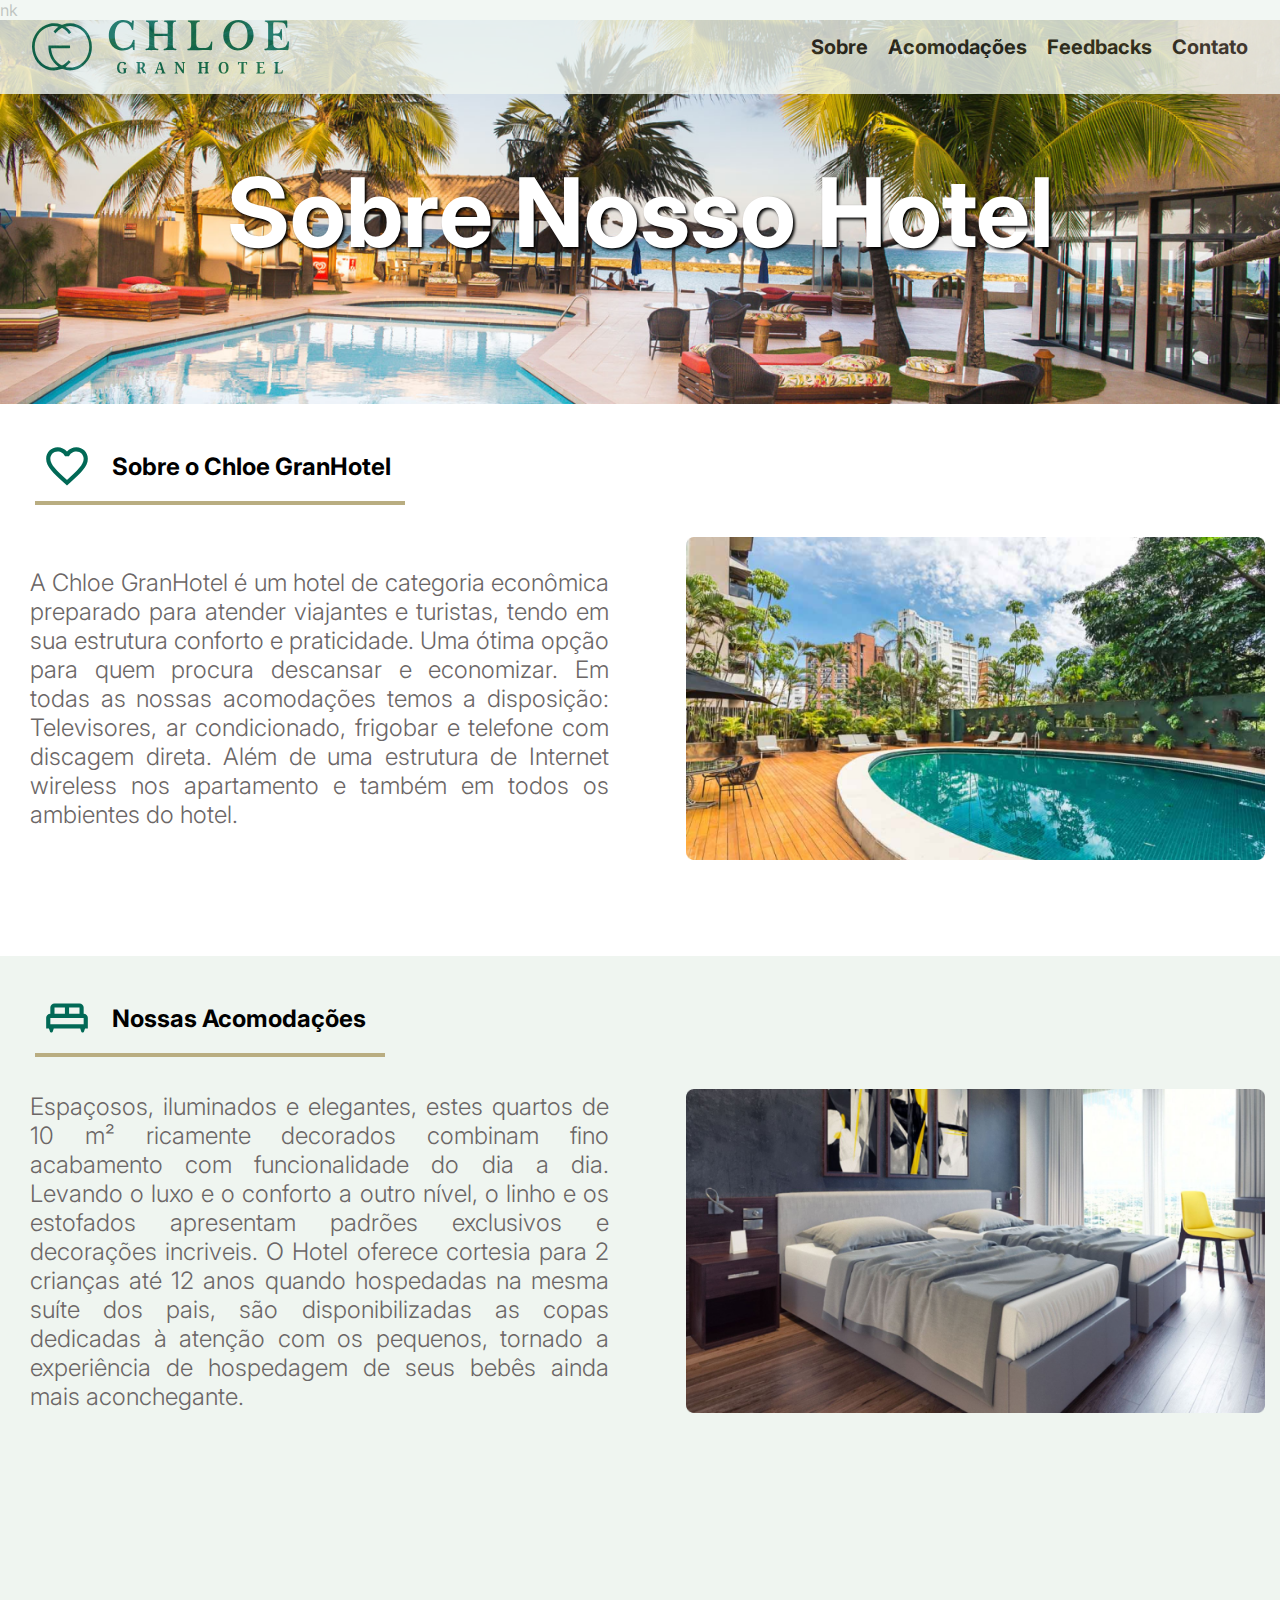
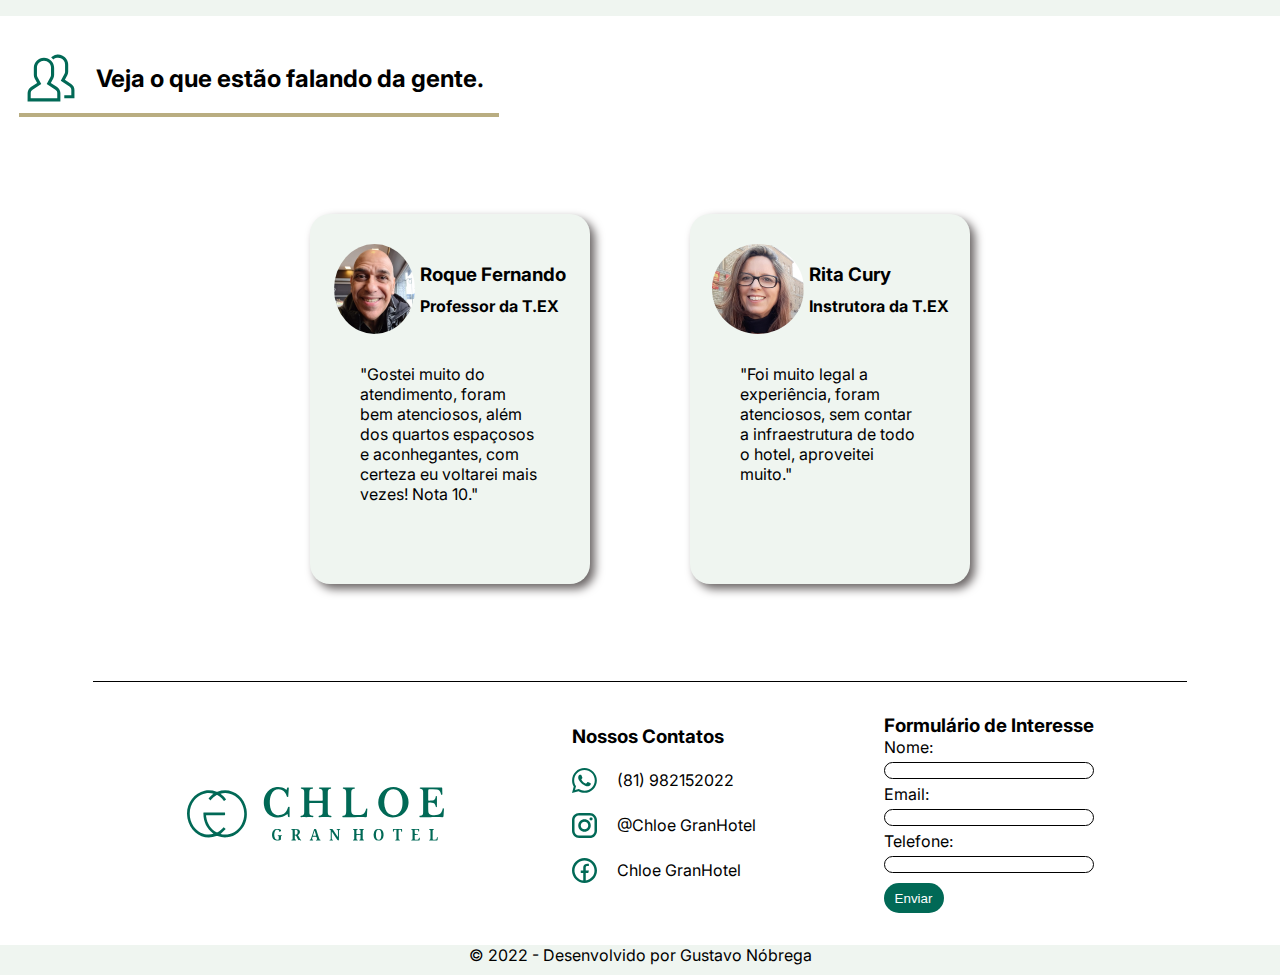
==== index.html @ 6a601e4c "renomeando a index" ====
<!DOCTYPE html>
<html lang="pt-br">
  <head>
    <meta charset="UTF-8" />
    <meta http-equiv="X-UA-Compatible" content="IE=edge" />
    <meta name="viewport" content="width=device-width, initial-scale=1.0" />
    <link rel="preconnect" href="https://fonts.googleapis.com" />
    <link rel="preconnect" href="https://fonts.gstatic.com" crossorigin />
    <link rel="preconnect" href="https://fonts.googleapis.com" />
    <link rel="preconnect" href="https://fonts.gstatic.com" crossorigin />
    <link rel="shortcut icon" href="./images/Icon.svg" type="image/x-icon">nk
    <link
      href="https://fonts.googleapis.com/css2?family=Inter:wght@100;300&display=swap"
      rel="stylesheet" />

    <link rel="stylesheet" href="./src/css/style.css" />
    <title>Sobre - Chloe GranHotel</title>
  </head>
  <body>
    <!-- header -->
    <header class="header container__header">
      <h1>Sobre Nosso Hotel</h1>
    </header>
    <div class="menu">
      <div class="logo">
        <img src="./images/logo-verde.svg" alt="Chloe Grand Hotel" />
      </div>
      <nav class="navbar">
        <ul>
          <li><a href="#sobre">Sobre</a></li>
          <li><a href="#acomodacoes">Acomodações</a></li>
          <li><a href="#feedbacks">Feedbacks</a></li>
          <li><a href="#contato">Contato</a></li>
        </ul>
      </nav>
    </div>
    <main id="sobre">
      <div class="container-wrapper">
        <div class="container-wrapper__sobre-row">
          <div class="container-wrapper__sobre">
            <h2>
              <img src="./images/icons/heart-icon.svg" alt="" />
              Sobre o Chloe GranHotel
            </h2>
          </div>
          <div class="container-wrapper__row"></div>
        </div>
        <div class="container-wrapper__main">
          <div class="paragraph container-wrapper__paragraph">
            <p class="paragraph">
              A Chloe GranHotel é um hotel de categoria econômica preparado para
              atender viajantes e turistas, tendo em sua estrutura conforto e
              praticidade. Uma ótima opção para quem procura descansar e
              economizar. Em todas as nossas acomodações temos a disposição:
              Televisores, ar condicionado, frigobar e telefone com discagem
              direta. Além de uma estrutura de Internet wireless nos apartamento
              e também em todos os ambientes do hotel.
            </p>
          </div>
          <div class="container-wrapper__image">
            <img src="images/info/piscinahotel.png" alt="" />
          </div>
        </div>
      </div>
    </main>
    <section id="acomodacoes">
      <article class="container__info">
        <div class="container__main">
          <div class="container__sobre-row">
            <div class="container__sobre">
              <h2>
                <img src="./images/icons/cama-icon.svg" alt="" />
                Nossas Acomodações
              </h2>
            </div>
            <div class="container__row"></div>
          </div>
          <div class="container__sobre-main">
            <div class="container__paragraph container-wrapper__paragraph">
              <p class="paragraph">
                Espaçosos, iluminados e elegantes, estes quartos de 10 m²
                ricamente decorados combinam fino acabamento com funcionalidade
                do dia a dia. Levando o luxo e o conforto a outro nível, o linho
                e os estofados apresentam padrões exclusivos e decorações
                incriveis. O Hotel oferece cortesia para 2 crianças até 12 anos
                quando hospedadas na mesma suíte dos pais, são disponibilizadas
                as copas dedicadas à atenção com os pequenos, tornado a
                experiência de hospedagem de seus bebês ainda mais aconchegante.
              </p>
            </div>
            <div class="container__image container-wrapper__image">
              <img src="./images/info/quarto-hotel.png" alt="" srcset="" />
            </div>
          </div>
        </div>
      </article>
    </section>
    <section id="feedbacks">
      <article class="container__feedback">
        <div class="container__total">
          <div class="container__info-row">
            <div class="container__info-feedback">
              <h2>
                <img src="./images/icons/pessoas-icon.svg" alt="" />
                Veja o que estão falando da gente.
              </h2>
            </div>
            <div class="container__row-feedback"></div>
          </div>
          <div class="container-box">
            <div class="container-box__feedback">
              <div class="container-box__people">
                <div class="container-box__dados">
                  <div class="container-box__image">
                    <img
                      src="./images/person/Roque-Fernando-Instrutor-do-curso 2.png"
                      alt="" />
                  </div>
                  <div class="container-box__info">
                    <h3>Roque Fernando</h3>
                    <h4>Professor da T.EX</h4>
                  </div>
                </div>
                <div class="container-box__paragraph">
                  <p>
                    "Gostei muito do atendimento, foram bem atenciosos, além dos
                    quartos espaçosos e aconhegantes, com certeza eu voltarei
                    mais vezes! Nota 10."
                  </p>
                </div>
              </div>
            </div>
            <div class="container-box__feedback">
              <div class="container-box__people">
                <div class="container-box__dados">
                  <div class="container-box__image">
                    <img src="../images/person/rita 1.png" alt="" />
                  </div>
                  <div class="container-box__info">
                    <h3>Rita Cury</h3>
                    <h4>Instrutora da T.EX</h4>
                  </div>
                </div>
                <div class="container-box__paragraph">
                  <p>
                    "Foi muito legal a experiência, foram atenciosos, sem contar
                    a infraestrutura de todo o hotel, aproveitei muito."
                  </p>
                </div>
              </div>
            </div>
          </div>
        </div>
      </article>
    </section>
    <div class="footer">
      <div class="footer__div"></div>
    </div>
    <footer id="contato">
      <div class="container__footer">
        <div class="container__footer-logo">
          <img src="./images/logo-verde.svg" alt="" srcset="" />
        </div>
        <div class="container__contato">
          <h3>Nossos Contatos</h3>
          <p class="container__contato-p">
            <img src="./images/icons/whatsapp-icon.svg" alt="" />
            (81) 982152022
          </p>
          <p class="container__contato-p">
            <img src="./images/icons/instagram-icon.svg" alt="" />
            @Chloe GranHotel
          </p>
          <p class="container__contato-p">
            <img src="./images/icons/facebook-icon.svg" alt="" />
            Chloe GranHotel
          </p>
        </div>
        <div class="container__form">
          <h3>Formulário de Interesse</h3>
          <form action="action">
            <label for="txname"> Nome:</label>
            <input type="text" required="required" />
            <label for="txemail">Email:</label>
            <input type="email" required="required" />
            <label for="txtel">Telefone:</label>
            <input type="tel" required="required" />
            <button type="submit">Enviar</button>
          </form>
        </div>
      </div>
      <div class="container__copy">
        <p>&copy; 2022 - Desenvolvido por Gustavo Nóbrega</p>
      </div>
    </footer>
  </body>
</html>
---- src/css/style.css ----
@charset "UTF-8";
/* Reset */
*,
*:after,
*:before {
  margin: 0;
  padding: 0;
  box-sizing: border-box;
}

html {
  font-family: "Inter", sans-serif;
}

img {
  display: block;
  max-width: 100%;
}

a {
  text-decoration: none;
}

li {
  list-style: none;
}

/* end Reset */
/*Header Start*/
.container__header {
  background: url(../../images/info/background.png) no-repeat;
  background-size: cover;
  display: flex;
  align-items: center;
  justify-content: center;
  height: 30vw;
  margin: 0;
  position: relative;
}
.container__header > h1 {
  font-family: "Inter", sans-serif;
  font-size: 6rem;
  text-align: center;
  color: #fff;
  text-shadow: 2px 2px 3px #000000;
}

.menu {
  display: flex;
  justify-content: space-between;
  align-items: center;
  gap: 36px;
  background-color: #eff5f0;
  position: fixed;
  top: 0;
  left: 0;
  width: 100%;
  padding: 20px 32px;
  opacity: 0.8;
}
.menu a {
  color: #242222;
  padding: 28px 0;
  position: relative;
  font-weight: 700;
}
.menu a:hover {
  color: #016956;
}

.navbar {
  font-size: 20px;
}
.navbar ul {
  display: flex;
  gap: 20px;
}

.container__logo {
  position: relative;
  top: 200px;
  display: block;
}

@media (max-width: 1112px) {
  .container__header > h1 {
    font-size: 4rem;
  }
}
@media (max-width: 960px) {
  .container__header > h1 {
    font-size: 3rem;
  }
}
/*Header End*/
/*Sobre Start*/
.container-wrapper {
  margin-top: 2rem;
  width: 100%;
}
.container-wrapper__sobre-row {
  margin: 2rem;
}
.container-wrapper__sobre {
  padding: 5px 0 10px 10px;
}
.container-wrapper__sobre > h2 {
  font-family: "Inter", sans-serif;
  display: flex;
  align-items: center;
  gap: 20px;
}
.container-wrapper__row {
  background-color: #B9AD81;
  width: 370px;
  height: 4px;
  margin-left: 3px;
}
.container-wrapper__paragraph {
  display: flex;
  justify-content: center;
  align-items: center;
  flex: 1;
  margin: 0 15px 0 30px;
}
.container-wrapper__image {
  display: flex;
  justify-content: center;
  max-width: 100%;
}
.container-wrapper__image {
  margin: 0 15px 0 30px;
  display: flex;
  width: 100%;
  flex: 1;
}
.container-wrapper__main {
  display: flex;
  justify-content: space-around;
  gap: 2rem;
}

.paragraph {
  display: flex;
  align-content: center;
  justify-content: center;
  flex-wrap: wrap;
  font-size: 1.5rem;
  line-height: 3rem;
  font-weight: 300;
  color: #6B6666;
  text-align: justify;
}

@media (max-width: 1470px) {
  .paragraph {
    line-height: initial;
  }
  .container-wrapper__image {
    display: flex;
    align-items: center;
  }
}
@media (max-width: 960px) {
  .container-wrapper__image,
  .container-wrapper__paragraph {
    margin: 0 20px 0 20px;
  }
  .container-wrapper__image > p,
  .container-wrapper__paragraph > p {
    font-size: 20px;
    line-height: initial;
  }
  .container-wrapper__main {
    display: flex;
    align-items: center;
    flex-direction: column;
  }
}
@media (max-width: 750px) {
  .container__image {
    width: 80%;
  }
  .paragraph {
    margin: 1rem;
  }
}
/*Start End*/
/*Acomodaçoes start*/
.container__sobre-row {
  margin: 2rem;
  padding: 2rem 0 0 0;
}
.container__info-row {
  margin: 2rem;
}
.container__sobre {
  padding: 5px 0 10px 10px;
}
.container__sobre > h2 {
  font-family: "Inter", sans-serif;
  display: flex;
  align-items: center;
  gap: 20px;
}
.container__row {
  background-color: #B9AD81;
  width: 350px;
  height: 4px;
  margin-left: 3px;
}
.container__info {
  margin-top: 6rem;
  height: 660px;
  background-color: #eff5f0;
}
.container__image {
  display: flex;
  justify-content: center;
  max-width: 100%;
}
.container__sobre-main {
  display: flex;
  justify-content: space-around;
  gap: 2rem;
}
.container__paragraph {
  display: flex;
  justify-content: center;
  align-items: center;
  flex: 1;
  margin: 0 15px 0 30px;
}

@media (max-width: 1470px) {
  .paragraph {
    line-height: initial;
  }
  .container__image {
    display: flex;
    align-items: center;
  }
}
@media (max-width: 1470px) and (max-width: 960px) {
  .container__info {
    height: 35vh;
  }
  .container__sobre-main {
    display: flex;
    align-items: center;
    flex-direction: column;
  }
}
@media (max-width: 1470px) {
  .container-wrapper__image {
    width: 80%;
  }
}
/*Acomodações end*/
/*Feedback start*/
.container {
  margin-top: 2rem;
  width: 100%;
}
.container-box {
  display: flex;
  align-items: center;
  justify-content: center;
  gap: 200px;
  height: 60vh;
}
.container-box__people {
  background-color: #eff5f0;
  display: flex;
  flex-direction: column;
  align-items: center;
  width: 280px;
  border-radius: 20px;
  height: 370px;
  box-shadow: 5px 5px 10px #6B6666;
}
.container-box__paragraph {
  width: 180px;
  text-align: start;
}
.container-box__paragraph > p {
  line-height: 20px;
}
.container-box__dados {
  height: 150px;
  display: flex;
  align-items: center;
  justify-content: center;
}
.container-box__image > img {
  border-radius: 50%;
}
.container-box__info {
  margin-left: 5px;
  display: flex;
  flex-direction: column;
  gap: 10px;
}
.container__info-row {
  margin: 2rem 0 2rem 1rem;
}
.container__info-feedback {
  padding: 5px 0 10px 10px;
}
.container__info-feedback > h2 {
  font-family: "Inter", sans-serif;
  display: flex;
  align-items: center;
  gap: 20px;
}
.container__row-feedback {
  background-color: #B9AD81;
  width: 480px;
  height: 4px;
  margin-left: 3px;
}

@media (max-width: 1470px) {
  .container-box {
    height: 500px;
    gap: 100px;
  }
}
@media (max-width: 960px) {
  .container-box {
    height: 35vh;
    gap: 100px;
  }
}
@media (max-width: 750px) {
  .container-box {
    display: flex;
    flex-direction: column;
    height: 900px;
    gap: 30px;
  }
  .container__footer-logo {
    width: 200px;
    margin-left: 20px;
  }
  .container__form {
    margin-right: 20px;
  }
}
/*Feedback end*/
/*Footer start*/
.footer {
  display: flex;
  justify-content: center;
  margin: 2rem;
}
.footer__div {
  background-color: #000;
  height: 1px;
  width: 90%;
}

.container__footer {
  display: flex;
  gap: 10vw;
  align-items: center;
  justify-content: center;
}
.container__contato-p {
  display: flex;
  flex-direction: row;
  align-items: center;
  gap: 20px;
  margin: 20px 0 20px 0;
}
.container__form {
  display: flex;
  flex-direction: column;
}
.container__form > form {
  display: flex;
  flex-direction: column;
  gap: 5px;
}
.container__form > form > input {
  border: 1px solid #000;
  background-color: #fff;
  border-radius: 15px;
}
.container__form > form > button {
  background-color: #016956;
  color: #fff;
  margin-top: 5px;
  border-radius: 15px;
  border: none;
  width: 60px;
  height: 30px;
}
.container__copy {
  background-color: #eff5f0;
  margin-top: 2rem;
  text-align: center;
  height: 30px;
}

/*Footer end*/

/*# sourceMappingURL=style.css.map */
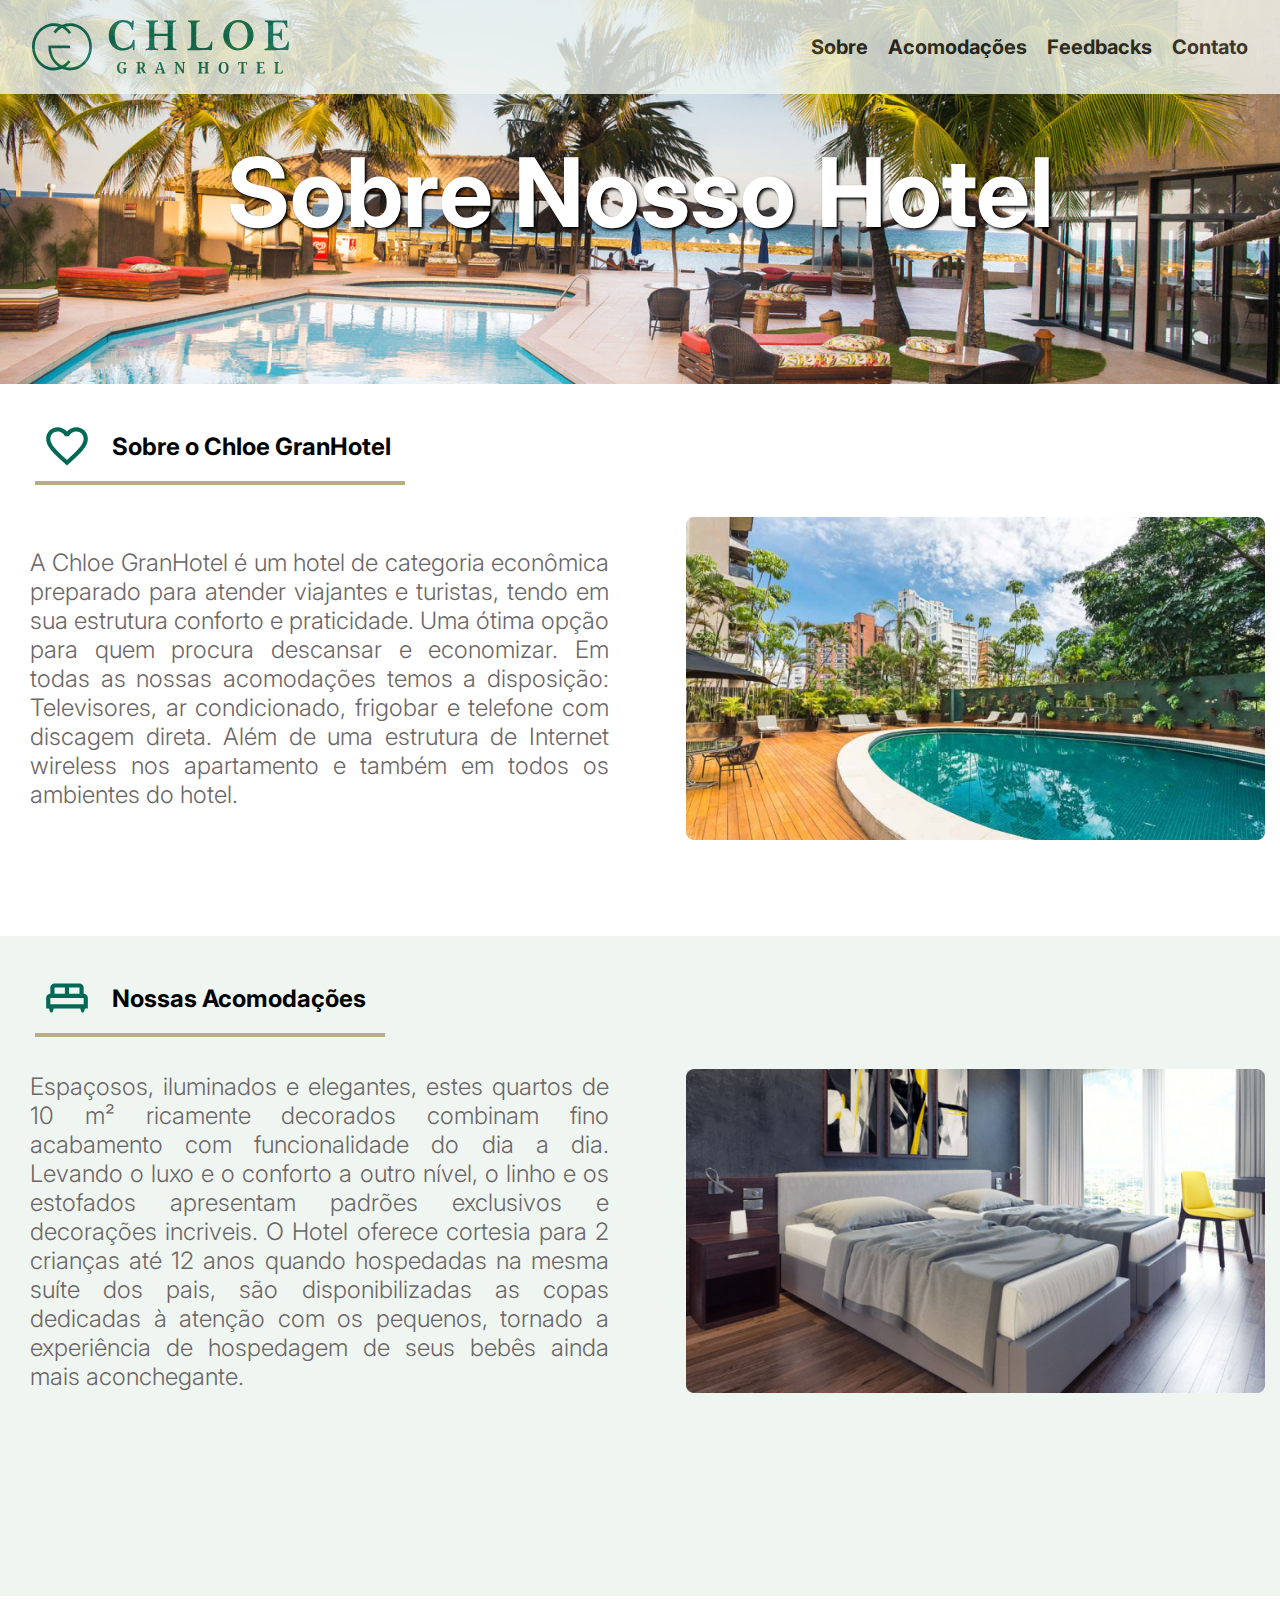
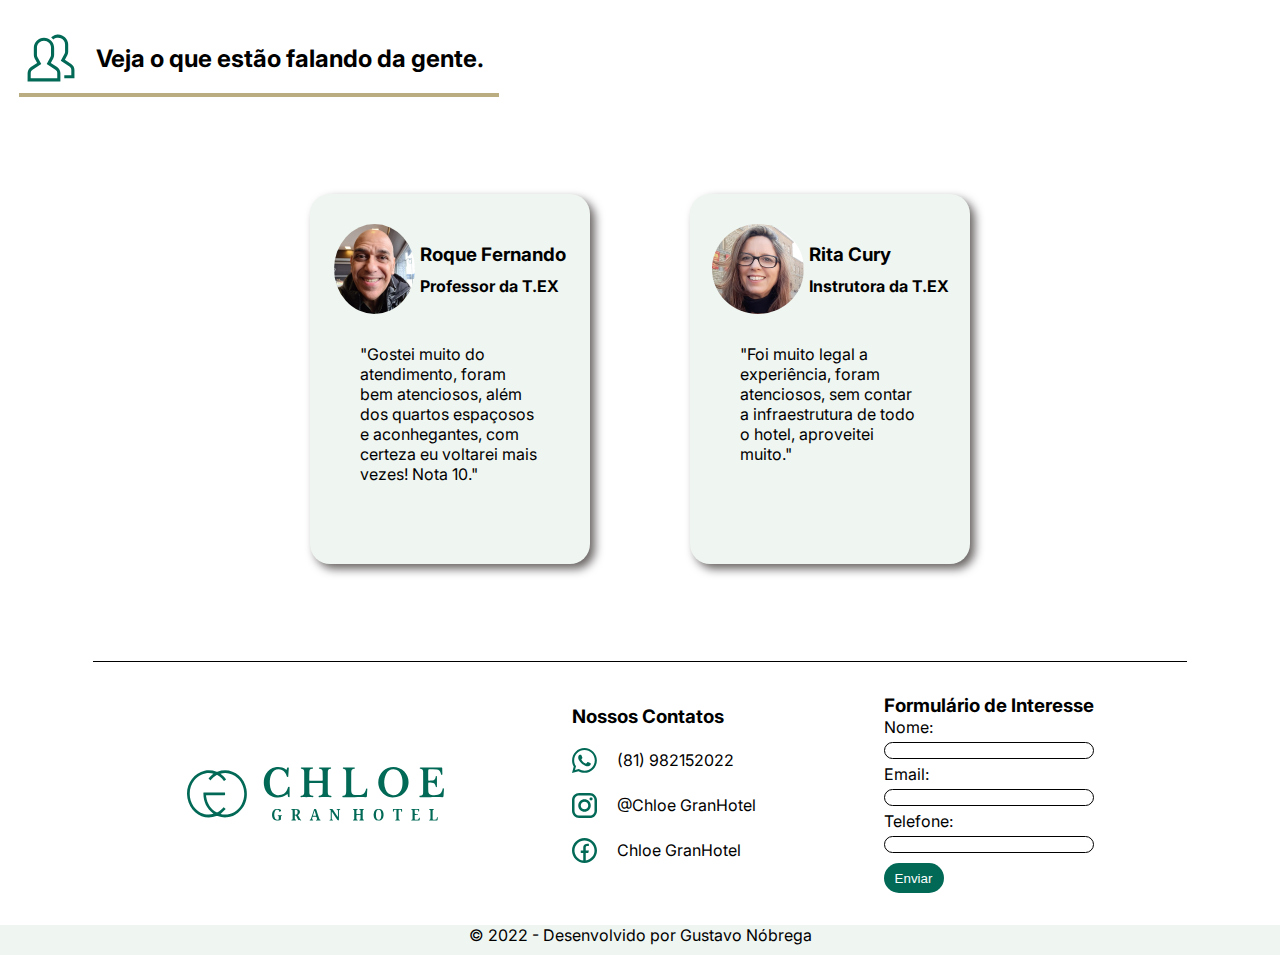
==== commit 75b4d42e: "corrigindo defeito da index" ====
--- a/index.html
+++ b/index.html
@@ -8,7 +8,7 @@
     <link rel="preconnect" href="https://fonts.gstatic.com" crossorigin />
     <link rel="preconnect" href="https://fonts.googleapis.com" />
     <link rel="preconnect" href="https://fonts.gstatic.com" crossorigin />
-    <link rel="shortcut icon" href="./images/Icon.svg" type="image/x-icon">nk
+    <link rel="shortcut icon" href="./images/Icon.svg" type="image/x-icon">
     <link
       href="https://fonts.googleapis.com/css2?family=Inter:wght@100;300&display=swap"
       rel="stylesheet" />
